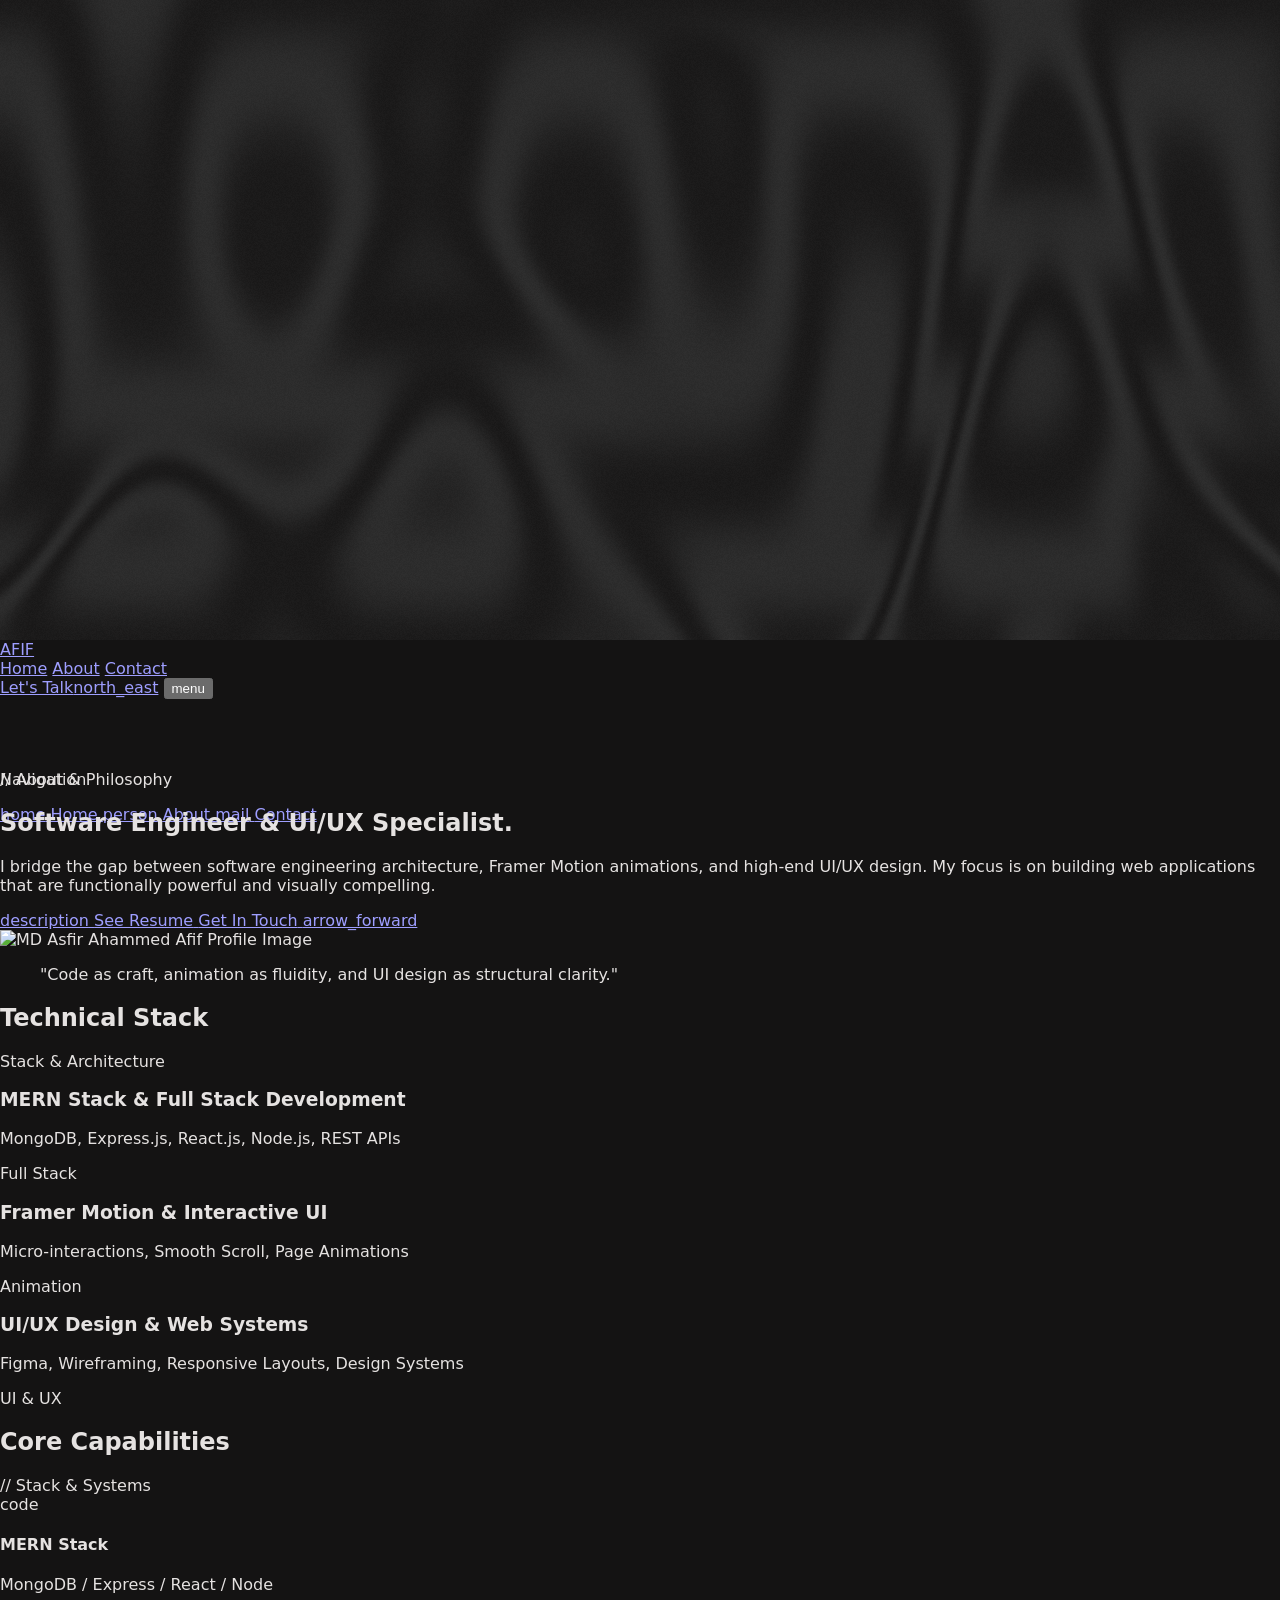
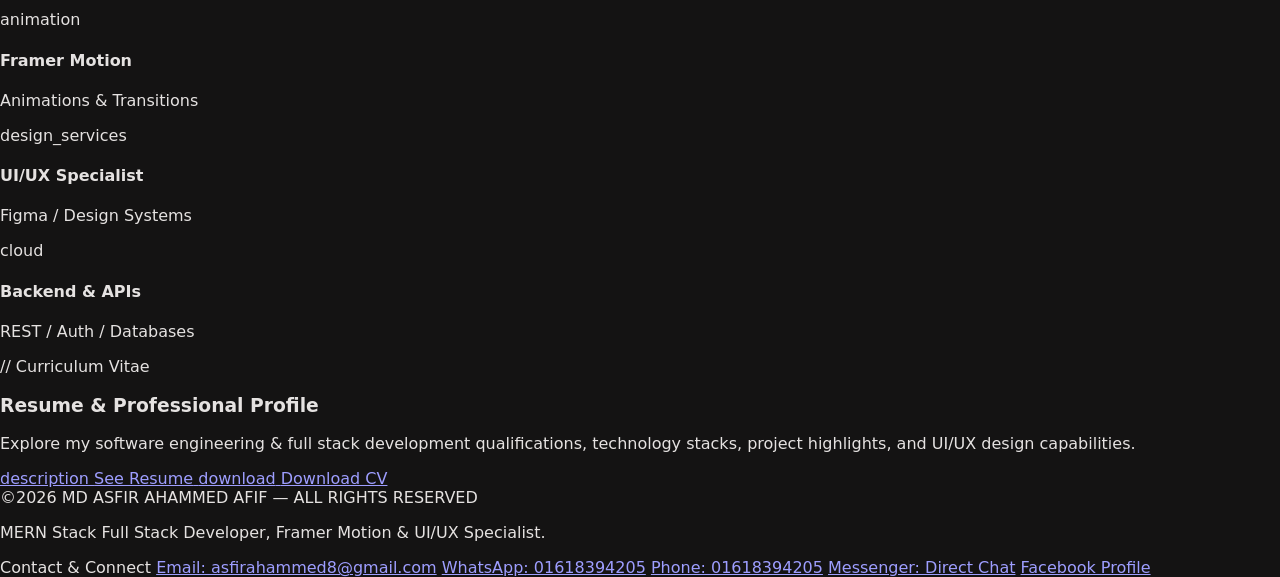
==== about.html @ 0332e34d "Add files via upload" ====
<!DOCTYPE html>
<html class="dark scroll-smooth" lang="en">

<head>
  <meta charset="utf-8">
  <meta content="width=device-width, initial-scale=1.0" name="viewport">
  <title>About &amp; Experience — MD Asfir Ahammed Afif</title>
  
  <!-- Primary Meta Tags -->
  <meta name="title" content="About & Experience — MD Asfir Ahammed Afif">
  <meta name="description"
    content="Learn about MD Asfir Ahammed Afif's engineering philosophy, experience timeline, technical capabilities, and software architecture stack across MERN, React, Node.js, and modern UI/UX design.">
  <meta name="keywords"
    content="About Asfir Ahammed, Full Stack Developer Bio, Software Engineer Qualifications, MERN Stack Developer Bangladesh, UI/UX Designer, Framer Motion specialist">
  <meta name="author" content="MD Asfir Ahammed Afif">
  <meta name="robots" content="index, follow">
  <meta name="theme-color" content="#141313">
  <meta name="color-scheme" content="dark">
  <link rel="canonical" href="https://mdasfirahammedafif.github.io/about.html">

  <!-- Favicons & App Icons -->
  <link rel="icon" type="image/svg+xml" href="assets/img/favicon.svg">
  <link rel="alternate icon" type="image/png" sizes="32x32" href="assets/img/favicon-32x32.png">
  <link rel="alternate icon" type="image/png" sizes="16x16" href="assets/img/favicon-16x16.png">
  <link rel="shortcut icon" href="favicon.ico">
  <link rel="apple-touch-icon" sizes="180x180" href="assets/img/apple-touch-icon.png">
  <link rel="manifest" href="site.webmanifest">

  <!-- Open Graph / Social Sharing -->
  <meta property="og:type" content="profile">
  <meta property="og:url" content="https://mdasfirahammedafif.github.io/about.html">
  <meta property="og:site_name" content="MD Asfir Ahammed Afif | Software Portfolio">
  <meta property="og:title" content="About &amp; Experience — MD Asfir Ahammed Afif">
  <meta property="og:description"
    content="Engineering background, technical qualifications, timeline, and philosophy of Full Stack Software Engineer MD Asfir Ahammed Afif.">
  <meta property="og:image" content="https://mdasfirahammedafif.github.io/assets/img/og-preview.png">
  <meta property="og:image:width" content="1200">
  <meta property="og:image:height" content="630">
  <meta property="og:locale" content="en_US">

  <!-- Twitter / X Cards -->
  <meta name="twitter:card" content="summary_large_image">
  <meta name="twitter:title" content="About &amp; Experience — MD Asfir Ahammed Afif">
  <meta name="twitter:description"
    content="Engineering background, technical qualifications, timeline, and philosophy of Full Stack Software Engineer MD Asfir Ahammed Afif.">
  <meta name="twitter:image" content="https://mdasfirahammedafif.github.io/assets/img/og-preview.png">

  <!-- Schema.org AboutPage -->
  <script type="application/ld+json">
  {
    "@context": "https://schema.org",
    "@type": "AboutPage",
    "name": "About MD Asfir Ahammed Afif",
    "description": "Background, technical skills, and engineering timeline of MD Asfir Ahammed Afif",
    "url": "https://mdasfirahammedafif.github.io/about.html",
    "mainEntity": {
      "@type": "Person",
      "name": "MD Asfir Ahammed Afif",
      "jobTitle": "Full Stack Software Engineer",
      "image": "https://mdasfirahammedafif.github.io/assets/img/asfirahammedafif.jpg",
      "email": "asfirahammed8@gmail.com",
      "telephone": "+8801618394205"
    }
  }
  </script>

  <!-- CRITICAL: Instant dark background before any CSS — prevents white flash -->
  <style>
    html {
      background-color: #141313;
      color: #e5e2e1;
    }

    body {
      background-color: transparent !important;
      background-image: none !important;
      color: #e5e2e1;
      margin: 0;
      padding: 0;
      min-height: 100vh;
      font-family: 'Inter', ui-sans-serif, system-ui, sans-serif;
    }

    /* Page Transition Animations for Main Content */
    main {
      opacity: 0;
      transform: translateY(16px) scale(0.985);
      transition: opacity 0.45s cubic-bezier(0.16, 1, 0.3, 1), transform 0.45s cubic-bezier(0.16, 1, 0.3, 1);
      will-change: opacity, transform;
    }

    main.page-loaded {
      opacity: 1;
      transform: translateY(0) scale(1);
    }

    main.page-exiting {
      opacity: 0;
      transform: translateY(-12px) scale(0.985);
      transition: opacity 0.28s cubic-bezier(0.7, 0, 0.84, 0), transform 0.28s cubic-bezier(0.7, 0, 0.84, 0);
    }

    /* Top Transition Progress Bar */
    #page-progress-bar {
      position: fixed;
      top: 0;
      left: 0;
      height: 2.5px;
      width: 0%;
      background: #ffffff;
      z-index: 10000;
      box-shadow: 0 0 12px rgba(255, 255, 255, 0.9);
      transition: width 0.3s cubic-bezier(0.16, 1, 0.3, 1);
      pointer-events: none;
    }

    /* Header: Completely transparent at top, frosted glass only when scrolled */
    .glass-header {
      background: transparent !important;
      backdrop-filter: blur(0px);
      -webkit-backdrop-filter: blur(0px);
      border-bottom: 1px solid transparent !important;
      transition: background 0.35s cubic-bezier(0.16, 1, 0.3, 1),
                  backdrop-filter 0.35s cubic-bezier(0.16, 1, 0.3, 1),
                  -webkit-backdrop-filter 0.35s cubic-bezier(0.16, 1, 0.3, 1),
                  border-color 0.35s cubic-bezier(0.16, 1, 0.3, 1),
                  box-shadow 0.35s cubic-bezier(0.16, 1, 0.3, 1);
    }

    .glass-header.is-scrolled {
      background: rgba(20, 19, 19, 0.3) !important;
      backdrop-filter: blur(16px) saturate(180%) !important;
      -webkit-backdrop-filter: blur(16px) saturate(180%) !important;
      border-bottom: 1px solid rgba(255, 255, 255, 0.08) !important;
      box-shadow: 0 4px 20px -2px rgba(0, 0, 0, 0.25);
    }

    /* ── Hero entrance animation base ── */
    .hero-anim {
      opacity: 0;
      transform: translateY(28px);
      filter: blur(4px);
    }

    .hero-anim.hero-in {
      opacity: 1;
      transform: translateY(0);
      filter: blur(0);
    }

    .hero-anim-1 {
      transition: opacity 0.7s cubic-bezier(.16, 1, .3, 1) 0.1s,
        transform 0.7s cubic-bezier(.16, 1, .3, 1) 0.1s,
        filter 0.7s cubic-bezier(.16, 1, .3, 1) 0.1s;
    }

    .hero-anim-2 {
      transition: opacity 0.9s cubic-bezier(.16, 1, .3, 1) 0.28s,
        transform 0.9s cubic-bezier(.16, 1, .3, 1) 0.28s,
        filter 0.9s cubic-bezier(.16, 1, .3, 1) 0.28s;
    }

    .hero-anim-3 {
      transition: opacity 0.75s cubic-bezier(.16, 1, .3, 1) 0.5s,
        transform 0.75s cubic-bezier(.16, 1, .3, 1) 0.5s,
        filter 0.75s cubic-bezier(.16, 1, .3, 1) 0.5s;
    }

    .hero-anim-4 {
      transition: opacity 0.75s cubic-bezier(.16, 1, .3, 1) 0.68s,
        transform 0.75s cubic-bezier(.16, 1, .3, 1) 0.68s,
        filter 0.75s cubic-bezier(.16, 1, .3, 1) 0.68s;
    }

    /* ── Top hero loader bar ── */
    #hero-loader-bar {
      position: fixed;
      top: 0;
      left: 0;
      height: 2px;
      width: 0%;
      background: #ffffff;
      z-index: 9999;
      transition: width 0.6s cubic-bezier(.16, 1, .3, 1), opacity 0.5s ease;
      box-shadow: 0 0 12px 2px rgba(255, 255, 255, 0.4);
    }
  </style>

  <!-- Hero loader bar element -->
  <div id="hero-loader-bar" style="position:fixed;top:0;left:0;height:2px;width:0%;background:#fff;z-index:9999;"></div>

  <!-- PRELOAD: Critical Latin Inter font (prevents FOUT, loads before CSS parses) -->
  <link rel="preload" href="assets/fonts/UcC73FwrK3iLTeHuS_nVMrMxCp50SjIa1ZL7.woff2" as="font" type="font/woff2"
    crossorigin="anonymous">
  <link rel="preload" href="assets/img/asfirahammedafif.jpg" as="image" fetchpriority="high">

  <!-- Local Assets: fonts first (small CSS), then icon font, then Tailwind engine -->
  <link href="assets/css/fonts-main.css" rel="stylesheet">
  <link href="assets/css/material-symbols.css" rel="stylesheet" media="print" onload="this.media='all'">
  <script src="assets/js/tailwind.cdn.js"></script>
  <script id="tailwind-config">try {
      tailwind.config = {
        darkMode: "class",
        theme: {
          extend: {
            "colors": {
              "tertiary": "#ffffff",
              "surface-container-lowest": "#0e0e0e",
              "inverse-on-surface": "#313030",
              "surface-subtle": "#171717",
              "on-secondary-fixed": "#1c1b1b",
              "error": "#ffb4ab",
              "tertiary-fixed": "#e2e2e2",
              "outline": "#8e9192",
              "outline-variant": "#444748",
              "surface-tint": "#c6c6c7",
              "surface": "#141313",
              "surface-container-low": "#1c1b1b",
              "inverse-primary": "#5d5f5f",
              "on-surface-variant": "#c4c7c8",
              "surface-container-highest": "#353434",
              "on-secondary-fixed-variant": "#474646",
              "text-muted": "#888888",
              "on-secondary": "#313030",
              "secondary-fixed": "#e5e2e1",
              "inverse-surface": "#e5e2e1",
              "primary-container": "#e2e2e2",
              "surface-container-high": "#2a2a2a",
              "on-error-container": "#ffdad6",
              "on-tertiary-container": "#636565",
              "secondary": "#c9c6c5",
              "accent-red": "#E11D48",
              "surface-bright": "#3a3939",
              "on-background": "#e5e2e1",
              "background": "#141313",
              "on-primary-container": "#636565",
              "on-error": "#690005",
              "on-primary-fixed-variant": "#454747",
              "surface-variant": "#353434",
              "on-tertiary-fixed-variant": "#454747",
              "secondary-fixed-dim": "#c9c6c5",
              "surface-dim": "#141313",
              "on-tertiary-fixed": "#1a1c1c",
              "on-primary-fixed": "#1a1c1c",
              "surface-container": "#201f1f",
              "error-container": "#93000a",
              "tertiary-fixed-dim": "#c6c6c7",
              "on-primary": "#2f3131",
              "border-low-contrast": "#262626",
              "primary": "#ffffff",
              "tertiary-container": "#e2e2e2",
              "on-surface": "#e5e2e1",
              "secondary-container": "#4a4949",
              "primary-fixed-dim": "#c6c6c7",
              "on-secondary-container": "#bab8b7",
              "primary-fixed": "#e2e2e2",
              "on-tertiary": "#2f3131"
            },
            "borderRadius": {
              "DEFAULT": "0.125rem",
              "lg": "0.25rem",
              "xl": "0.5rem",
              "full": "0.75rem"
            },
            "spacing": {
              "stack-md": "1.5rem",
              "stack-lg": "3rem",
              "container-max": "1440px",
              "section-gap": "10rem",
              "gutter": "2rem",
              "margin-mobile": "1.5rem",
              "stack-sm": "0.5rem"
            },
            "fontFamily": {
              "display-hero": ["Inter", "ui-sans-serif", "sans-serif"],
              "headline-md": ["Inter", "ui-sans-serif", "sans-serif"],
              "body-md": ["Inter", "ui-sans-serif", "sans-serif"],
              "label-mono": ["JetBrains Mono", "monospace"],
              "headline-lg": ["Inter", "ui-sans-serif", "sans-serif"],
              "body-lg": ["Inter", "ui-sans-serif", "sans-serif"],
              "display-hero-mobile": ["Inter", "ui-sans-serif", "sans-serif"]
            },
            "fontSize": {
              "display-hero": ["120px", { "lineHeight": "110px", "letterSpacing": "-0.04em", "fontWeight": "800" }],
              "headline-md": ["32px", { "lineHeight": "40px", "letterSpacing": "-0.01em", "fontWeight": "600" }],
              "body-md": ["16px", { "lineHeight": "24px", "fontWeight": "400" }],
              "label-mono": ["12px", { "lineHeight": "16px", "letterSpacing": "0.05em", "fontWeight": "500" }],
              "headline-lg": ["48px", { "lineHeight": "56px", "letterSpacing": "-0.02em", "fontWeight": "700" }],
              "body-lg": ["18px", { "lineHeight": "28px", "fontWeight": "400" }],
              "display-hero-mobile": ["48px", { "lineHeight": "52px", "letterSpacing": "-0.02em", "fontWeight": "800" }]
            }
          }
        }
      }
    } catch (_e) { }</script>
</head>

<body
  class="bg-background text-on-background font-body-md text-body-md antialiased min-h-screen flex flex-col relative overflow-x-hidden">
  <!-- Top Page Transition Progress Bar -->
  <div id="page-progress-bar"></div>
  <!-- Background Shader -->
  <div class="fixed inset-0 w-full h-full pointer-events-none -z-10" style="display:block;">
    <canvas id="bg-shader-about" style="display:block;width:100%;height:100%"></canvas>
    <script>
      (function () {
        var c = document.getElementById('bg-shader-about');
        function ss() { var w = c.clientWidth || 1280, h = c.clientHeight || 720; if (c.width !== w || c.height !== h) { c.width = w; c.height = h; } }
        if (typeof ResizeObserver !== 'undefined') { new ResizeObserver(ss).observe(c); } ss();
        var gl = c.getContext('webgl') || c.getContext('experimental-webgl'); if (!gl) return;
        var vs = 'attribute vec2 a_position;varying vec2 v_texCoord;void main(){v_texCoord=a_position*0.5+0.5;gl_Position=vec4(a_position,0.0,1.0);}';
        var fs = 'precision highp float;varying vec2 v_texCoord;uniform float u_time;uniform vec2 u_resolution;void main(){vec2 uv=v_texCoord;vec2 p=-1.0+2.0*uv;p.x*=u_resolution.x/u_resolution.y;float v=0.0;vec2 shift=vec2(100.0);for(int i=0;i<4;i++){v+=sin(p.x*2.0+u_time*0.2);p=p*1.5+shift;v+=cos(p.y*1.2+u_time*0.15+v);}float intensity=smoothstep(-0.5,1.5,sin(v*2.0)*0.5+0.5);vec3 cA=vec3(0.078,0.074,0.074);vec3 cB=vec3(0.18,0.18,0.18);vec3 col=mix(cA,cB,intensity);col+=fract(sin(dot(uv,vec2(12.9898,78.233)))*43758.5453)*0.02;gl_FragColor=vec4(col,1.0);}';
        function cs(t, s) { var sh = gl.createShader(t); gl.shaderSource(sh, s); gl.compileShader(sh); return sh; }
        var prog = gl.createProgram(); gl.attachShader(prog, cs(gl.VERTEX_SHADER, vs)); gl.attachShader(prog, cs(gl.FRAGMENT_SHADER, fs)); gl.linkProgram(prog); gl.useProgram(prog);
        var buf = gl.createBuffer(); gl.bindBuffer(gl.ARRAY_BUFFER, buf); gl.bufferData(gl.ARRAY_BUFFER, new Float32Array([-1, -1, 1, -1, -1, 1, 1, 1]), gl.STATIC_DRAW);
        var pos = gl.getAttribLocation(prog, 'a_position'); gl.enableVertexAttribArray(pos); gl.vertexAttribPointer(pos, 2, gl.FLOAT, false, 0, 0);
        var uT = gl.getUniformLocation(prog, 'u_time'), uR = gl.getUniformLocation(prog, 'u_resolution'), uM = gl.getUniformLocation(prog, 'u_mouse');
        var mouse = { x: c.width / 2, y: c.height / 2 };
        window.addEventListener('mousemove', function (e) { var r = c.getBoundingClientRect(); if (r.width && r.height) { mouse.x = ((e.clientX - r.left) / r.width) * c.width; mouse.y = (1 - (e.clientY - r.top) / r.height) * c.height; } });
        function render(t) { if (typeof ResizeObserver === 'undefined') ss(); gl.viewport(0, 0, c.width, c.height); if (uT) gl.uniform1f(uT, t * 0.001); if (uR) gl.uniform2f(uR, c.width, c.height); if (uM) gl.uniform2f(uM, mouse.x, mouse.y); gl.drawArrays(gl.TRIANGLE_STRIP, 0, 4); requestAnimationFrame(render); }
        render(0);
      })();
    </script>
  </div>

  <!-- Navigation -->
  <nav id="site-header" class="glass-header text-primary top-0 sticky z-50">
    <div class="flex justify-between items-center w-full px-gutter py-stack-sm max-w-container-max mx-auto">
      <div class="flex-1 flex justify-start"><a
          class="text-headline-md font-headline-md font-black tracking-tighter text-primary" href="index.html">AFIF</a>
      </div>
      <div
        class="hidden md:flex items-center justify-center gap-8 text-label-mono font-label-mono uppercase tracking-widest text-[11px]">
        <a class="text-text-muted hover:text-primary transition-all duration-300" href="index.html">Home</a>
        <a class="text-primary font-bold border-b-2 border-primary pb-1 transition-all duration-300"
          href="about.html">About</a>
        <a class="text-text-muted hover:text-primary transition-all duration-300" href="contact.html">Contact</a>
      </div>
      <div class="flex-1 flex justify-end items-center gap-4">
        <a class="hidden md:flex items-center gap-2 text-label-mono font-label-mono uppercase tracking-widest text-primary border border-primary px-4 py-2 hover:bg-primary hover:text-on-primary transition-all duration-300 text-[11px]"
          href="contact.html">Let's Talk<span class="material-symbols-outlined text-[16px]">north_east</span></a>
        <button onclick="toggleMobileNav()" class="md:hidden text-primary p-2 hover:opacity-70 transition-opacity"><span
            id="mobile-nav-icon" class="material-symbols-outlined text-[26px]">menu</span></button>
      </div>
    </div>
  </nav>

  <!-- Mobile Nav Drawer (Slide-Up) -->
  <nav id="mobile-nav-drawer"
    style="transform: translateY(100%); transition: transform 0.3s cubic-bezier(0.16,1,0.3,1);"
    class="md:hidden fixed bottom-0 left-0 right-0 z-50">
    <div
      class="bg-surface-subtle/95 backdrop-blur-xl border-t border-border-low-contrast rounded-t-3xl shadow-2xl px-6 pt-4 pb-10">
      <!-- Handle Bar -->
      <div class="w-12 h-1 bg-border-low-contrast rounded-full mx-auto mb-5"></div>
      <p class="text-label-mono font-label-mono text-text-muted uppercase tracking-widest text-[11px] mb-4 text-center">
        Navigation</p>
      <div class="grid grid-cols-3 gap-3">
        <a onclick="closeMobileNav()" href="index.html"
          class="flex items-center justify-center gap-2 px-3 py-3 border border-border-low-contrast bg-surface-container-lowest hover:border-primary hover:bg-primary hover:text-on-primary text-primary transition-all duration-200 rounded-xl">
          <span class="material-symbols-outlined text-[18px]">home</span>
          <span class="text-label-mono font-label-mono text-[11px] uppercase">Home</span>
        </a>
        <a onclick="closeMobileNav()" href="about.html"
          class="flex items-center justify-center gap-2 px-3 py-3 border border-primary bg-primary text-on-primary font-bold transition-all duration-200 rounded-xl">
          <span class="material-symbols-outlined text-[18px]">person</span>
          <span class="text-label-mono font-label-mono text-[11px] uppercase">About</span>
        </a>
        <a onclick="closeMobileNav()" href="contact.html"
          class="flex items-center justify-center gap-2 px-3 py-3 border border-border-low-contrast bg-surface-container-lowest hover:border-primary hover:bg-primary hover:text-on-primary text-primary transition-all duration-200 rounded-xl">
          <span class="material-symbols-outlined text-[18px]">mail</span>
          <span class="text-label-mono font-label-mono text-[11px] uppercase">Contact</span>
        </a>
      </div>
    </div>
  </nav>

  <!-- Mobile Nav Backdrop -->
  <div id="mobile-nav-backdrop" onclick="closeMobileNav()" style="display:none; pointer-events:auto;"
    class="fixed inset-0 bg-black/50 backdrop-blur-sm z-40" aria-hidden="true"></div>

  <!-- Main Content -->
  <main class="max-w-container-max mx-auto px-margin-mobile md:px-gutter pt-16 md:pt-24 pb-section-gap">
    <!-- Hero Section: Split Layout -->
    <section class="grid grid-cols-1 md:grid-cols-12 gap-gutter mb-20 items-center">
      <div class="col-span-1 md:col-span-7 flex flex-col gap-stack-md">
        <span class="hero-anim hero-anim-1 text-label-mono font-label-mono text-text-muted uppercase tracking-widest">//
          About &amp; Philosophy</span>
        <h1
          class="hero-anim hero-anim-2 text-display-hero-mobile font-display-hero-mobile md:text-headline-lg md:font-headline-lg text-primary text-balance uppercase">
          Software Engineer &amp; UI/UX Specialist.
        </h1>
        <p class="hero-anim hero-anim-3 text-body-lg font-body-lg text-on-surface-variant max-w-xl">
          I bridge the gap between software engineering architecture, Framer Motion animations, and high-end UI/UX
          design. My focus is on building web applications that are functionally powerful and visually compelling.
        </p>
        <div class="hero-anim hero-anim-4 pt-stack-md flex gap-4 flex-wrap items-center">
          <a class="bg-primary text-on-primary px-8 py-4 text-label-mono font-label-mono uppercase hover:bg-surface-subtle hover:text-primary border border-primary transition-all flex items-center gap-2.5 group w-fit shadow-lg font-bold"
            href="assets/MD_Asfir_Ahammed_Afif_Resume.pdf" target="_blank" rel="noopener noreferrer">
            <span class="material-symbols-outlined text-[18px]">description</span>
            <span>See Resume</span>
          </a>
          <a class="border border-border-low-contrast hover:border-primary text-primary px-8 py-4 text-label-mono font-label-mono uppercase hover:bg-primary hover:text-on-primary transition-all flex items-center gap-2 group w-fit"
            href="contact.html">
            <span>Get In Touch</span>
            <span
              class="material-symbols-outlined text-[16px] group-hover:translate-x-1 transition-transform">arrow_forward</span>
          </a>
        </div>
      </div>
      <div class="hero-anim hero-anim-4 col-span-1 md:col-span-5 relative mt-stack-lg md:mt-0">
        <div class="aspect-square relative overflow-hidden rounded-xl border border-border-low-contrast shadow-2xl">
          <img alt="MD Asfir Ahammed Afif Profile Image"
            class="w-full h-full object-cover filter contrast-110 brightness-95 hover:scale-105 transition-all duration-700"
            src="assets/img/asfirahammedafif.jpg">
        </div>
      </div>
    </section>

    <!-- Philosophy Quote -->
    <section class="mb-20 py-16 border-y border-border-low-contrast text-center px-4">
      <blockquote
        class="text-headline-md font-headline-md md:text-headline-lg md:font-headline-lg text-primary max-w-4xl mx-auto italic">
        "Code as craft, animation as fluidity, and UI design as structural clarity."
      </blockquote>
    </section>

    <!-- Technical Skills & Specializations -->
    <section class="mb-20 grid grid-cols-1 md:grid-cols-12 gap-gutter">
      <div class="col-span-1 md:col-span-4">
        <h2 class="text-headline-md font-headline-md text-primary mb-stack-sm">Technical Stack</h2>
        <span class="text-label-mono font-label-mono text-text-muted uppercase tracking-widest">Stack &amp;
          Architecture</span>
      </div>
      <div class="col-span-1 md:col-span-8 flex flex-col">
        <!-- Skill Item 1 -->
        <div
          class="group py-stack-md border-t border-border-low-contrast hover:bg-surface-subtle/30 hover:backdrop-blur-sm transition-colors px-4 -mx-4 flex flex-col md:flex-row justify-between md:items-center gap-4">
          <div>
            <h3 class="text-body-lg font-body-lg text-primary group-hover:translate-x-2 transition-transform">MERN Stack
              &amp; Full Stack Development</h3>
            <p class="text-body-md font-body-md text-text-muted mt-1">MongoDB, Express.js, React.js, Node.js, REST APIs
            </p>
          </div>
          <div class="text-label-mono font-label-mono text-text-muted shrink-0 text-left md:text-right uppercase">
            Full Stack
          </div>
        </div>
        <!-- Skill Item 2 -->
        <div
          class="group py-stack-md border-t border-border-low-contrast hover:bg-surface-subtle/30 hover:backdrop-blur-sm transition-colors px-4 -mx-4 flex flex-col md:flex-row justify-between md:items-center gap-4">
          <div>
            <h3 class="text-body-lg font-body-lg text-primary group-hover:translate-x-2 transition-transform">Framer
              Motion &amp; Interactive UI</h3>
            <p class="text-body-md font-body-md text-text-muted mt-1">Micro-interactions, Smooth Scroll, Page Animations
            </p>
          </div>
          <div class="text-label-mono font-label-mono text-text-muted shrink-0 text-left md:text-right uppercase">
            Animation
          </div>
        </div>
        <!-- Skill Item 3 -->
        <div
          class="group py-stack-md border-y border-border-low-contrast hover:bg-surface-subtle/30 hover:backdrop-blur-sm transition-colors px-4 -mx-4 flex flex-col md:flex-row justify-between md:items-center gap-4">
          <div>
            <h3 class="text-body-lg font-body-lg text-primary group-hover:translate-x-2 transition-transform">UI/UX
              Design &amp; Web Systems</h3>
            <p class="text-body-md font-body-md text-text-muted mt-1">Figma, Wireframing, Responsive Layouts, Design
              Systems</p>
          </div>
          <div class="text-label-mono font-label-mono text-text-muted shrink-0 text-left md:text-right uppercase">
            UI &amp; UX
          </div>
        </div>
      </div>
    </section>

    <!-- Core Capabilities Grid -->
    <section class="mb-20">
      <div class="mb-stack-lg flex flex-col md:flex-row md:items-end justify-between gap-4">
        <h2 class="text-headline-md font-headline-md text-primary">Core Capabilities</h2>
        <span class="text-label-mono font-label-mono text-text-muted uppercase tracking-widest">// Stack &amp;
          Systems</span>
      </div>
      <div class="grid grid-cols-1 sm:grid-cols-2 md:grid-cols-4 gap-4">
        <div
          class="bg-surface-subtle/30 backdrop-blur-md p-5 sm:p-stack-md border border-border-low-contrast hover:border-primary transition-all duration-300 flex flex-col gap-3 sm:gap-4 aspect-auto sm:aspect-square justify-between rounded-xl sm:rounded-none">
          <span class="material-symbols-outlined text-primary text-[28px] sm:text-[32px]">code</span>
          <div>
            <h4 class="text-body-lg font-body-lg text-primary mb-1">MERN Stack</h4>
            <p class="text-label-mono font-label-mono text-text-muted text-[11px] sm:text-xs uppercase">MongoDB /
              Express / React / Node</p>
          </div>
        </div>
        <div
          class="bg-surface-subtle/30 backdrop-blur-md p-5 sm:p-stack-md border border-border-low-contrast hover:border-primary transition-all duration-300 flex flex-col gap-3 sm:gap-4 aspect-auto sm:aspect-square justify-between rounded-xl sm:rounded-none">
          <span class="material-symbols-outlined text-primary text-[28px] sm:text-[32px]">animation</span>
          <div>
            <h4 class="text-body-lg font-body-lg text-primary mb-1">Framer Motion</h4>
            <p class="text-label-mono font-label-mono text-text-muted text-[11px] sm:text-xs uppercase">Animations &amp;
              Transitions</p>
          </div>
        </div>
        <div
          class="bg-surface-subtle/30 backdrop-blur-md p-5 sm:p-stack-md border border-border-low-contrast hover:border-primary transition-all duration-300 flex flex-col gap-3 sm:gap-4 aspect-auto sm:aspect-square justify-between rounded-xl sm:rounded-none">
          <span class="material-symbols-outlined text-primary text-[28px] sm:text-[32px]">design_services</span>
          <div>
            <h4 class="text-body-lg font-body-lg text-primary mb-1">UI/UX Specialist</h4>
            <p class="text-label-mono font-label-mono text-text-muted text-[11px] sm:text-xs uppercase">Figma / Design
              Systems</p>
          </div>
        </div>
        <div
          class="bg-surface-subtle/30 backdrop-blur-md p-5 sm:p-stack-md border border-border-low-contrast hover:border-primary transition-all duration-300 flex flex-col gap-3 sm:gap-4 aspect-auto sm:aspect-square justify-between rounded-xl sm:rounded-none">
          <span class="material-symbols-outlined text-primary text-[28px] sm:text-[32px]">cloud</span>
          <div>
            <h4 class="text-body-lg font-body-lg text-primary mb-1">Backend &amp; APIs</h4>
            <p class="text-label-mono font-label-mono text-text-muted text-[11px] sm:text-xs uppercase">REST / Auth /
              Databases</p>
          </div>
        </div>
      </div>
    </section>

    <!-- Curriculum Vitae / Resume Section -->
    <section class="mb-20">
      <div
        class="grid grid-cols-1 md:grid-cols-12 gap-gutter items-center bg-surface-subtle/40 p-gutter border border-border-low-contrast rounded-xl shadow-xl">
        <div class="md:col-span-8">
          <span class="text-label-mono font-label-mono text-text-muted uppercase tracking-widest block mb-2">// Curriculum Vitae</span>
          <h3 class="text-headline-md font-headline-md text-primary mb-2">Resume &amp; Professional Profile</h3>
          <p class="text-body-md font-body-md text-text-muted max-w-xl">
            Explore my software engineering & full stack development qualifications, technology stacks, project
            highlights, and UI/UX design capabilities.
          </p>
        </div>
        <div class="md:col-span-4 flex flex-col sm:flex-row md:flex-col lg:flex-row justify-start md:justify-end gap-3 mt-4 md:mt-0">
          <a class="bg-primary text-on-primary font-label-mono text-label-mono uppercase px-6 py-4 border border-primary hover:bg-surface-subtle hover:text-primary transition-all duration-300 inline-flex items-center justify-center gap-2.5 group rounded-sm font-bold text-xs tracking-wider shadow-lg"
            href="assets/MD_Asfir_Ahammed_Afif_Resume.pdf" target="_blank" rel="noopener noreferrer">
            <span class="material-symbols-outlined text-[18px]">description</span>
            <span>See Resume</span>
          </a>
          <a class="border border-border-low-contrast hover:border-primary text-primary font-label-mono text-label-mono uppercase px-6 py-4 hover:bg-primary hover:text-on-primary transition-all duration-300 inline-flex items-center justify-center gap-2 group rounded-sm text-xs tracking-wider"
            href="assets/MD_Asfir_Ahammed_Afif_Resume.pdf" download="MD_Asfir_Ahammed_Afif_Resume.pdf">
            <span class="material-symbols-outlined text-[18px]">download</span>
            <span>Download CV</span>
          </a>
        </div>
      </div>
    </section>
  </main>

  <!-- Footer -->
  <footer
    class="bg-surface-subtle/50 backdrop-blur-sm border-t border-border-low-contrast w-full px-gutter py-12 max-w-container-max mx-auto grid grid-cols-1 md:grid-cols-12 gap-gutter text-body-md font-body-md relative overflow-hidden">
    <div class="col-span-1 md:col-span-6 flex flex-col justify-between relative z-10">
      <div class="text-primary font-bold">
        ©2026 MD ASFIR AHAMMED AFIF — ALL RIGHTS RESERVED
      </div>
      <p class="text-text-muted mt-2 max-w-sm">
        MERN Stack Full Stack Developer, Framer Motion &amp; UI/UX Specialist.
      </p>
    </div>
    <div class="col-span-1 md:col-span-6 flex justify-start md:justify-end gap-stack-lg relative z-10 mt-4 md:mt-0">
      <div class="flex flex-col gap-1">
        <span class="text-label-mono font-label-mono text-text-muted uppercase tracking-widest mb-2">Contact &amp;
          Connect</span>
        <a class="text-text-muted hover:text-primary transition-colors duration-300"
          href="mailto:asfirahammed8@gmail.com">Email: asfirahammed8@gmail.com</a>
        <a class="text-text-muted hover:text-primary transition-colors duration-300" href="https://wa.me/8801618394205"
          target="_blank" rel="noopener noreferrer">WhatsApp: 01618394205</a>
        <a class="text-text-muted hover:text-primary transition-colors duration-300" href="tel:01618394205">Phone:
          01618394205</a>
        <a class="text-text-muted hover:text-primary transition-colors duration-300"
          href="https://www.facebook.com/messages/e2ee/t/9256187751153336" target="_blank" rel="noopener noreferrer">Messenger: Direct Chat</a>
        <a class="text-text-muted hover:text-primary transition-colors duration-300"
          href="https://www.facebook.com/alamgir.hossion.10297" target="_blank" rel="noopener noreferrer">Facebook Profile</a>
      </div>
    </div>
  </footer>

  <script>
    function toggleMobileNav() {
      var drawer = document.getElementById('mobile-nav-drawer');
      var backdrop = document.getElementById('mobile-nav-backdrop');
      var icon = document.getElementById('mobile-nav-icon');
      if (!drawer) return;
      var isOpen = drawer.getAttribute('data-open') === 'true';
      if (isOpen) {
        closeMobileNav();
      } else {
        drawer.style.transform = 'translateY(0%)';
        drawer.setAttribute('data-open', 'true');
        if (backdrop) { backdrop.style.display = 'block'; }
        if (icon) icon.textContent = 'close';
      }
    }
    function closeMobileNav() {
      var drawer = document.getElementById('mobile-nav-drawer');
      var backdrop = document.getElementById('mobile-nav-backdrop');
      var icon = document.getElementById('mobile-nav-icon');
      if (drawer) {
        drawer.style.transform = 'translateY(100%)';
        drawer.setAttribute('data-open', 'false');
      }
      if (backdrop) backdrop.style.display = 'none';
      if (icon) icon.textContent = 'menu';
    }

    // ── Hero loader bar + entrance animation ──
    (function () {
      var bar = document.getElementById('hero-loader-bar');
      var heroEls = document.querySelectorAll('.hero-anim');
      if (bar) requestAnimationFrame(function () { bar.style.width = '80%'; });
      window.addEventListener('load', function () {
        if (bar) {
          bar.style.width = '100%';
          setTimeout(function () { bar.style.opacity = '0'; }, 400);
          setTimeout(function () { bar.style.display = 'none'; }, 900);
        }
        setTimeout(function () {
          heroEls.forEach(function (el) { el.classList.add('hero-in'); });
        }, 80);
      });
    })();

    // ── Dynamic Glass Header on Scroll (Transparent at top, glass when scrolled) ──
    (function () {
      var header = document.getElementById('site-header');
      if (!header) return;
      function checkHeaderScroll() {
        if (window.scrollY > 20) {
          header.classList.add('is-scrolled');
        } else {
          header.classList.remove('is-scrolled');
        }
      }
      window.addEventListener('scroll', checkHeaderScroll, { passive: true });
      checkHeaderScroll();
    })();

    // ── Smooth Page-to-Page Transition Handler ──────────────────────
    requestAnimationFrame(function () {
      var mainEl = document.querySelector('main');
      if (mainEl) mainEl.classList.add('page-loaded');
    });

    (function () {
      var navLinks = document.querySelectorAll('a[href$=".html"]');
      var progressBar = document.getElementById('page-progress-bar');
      navLinks.forEach(function (link) {
        link.addEventListener('click', function (e) {
          var targetUrl = this.getAttribute('href');
          if (targetUrl && !targetUrl.startsWith('#') && !targetUrl.startsWith('http') && !this.getAttribute('target')) {
            e.preventDefault();
            var mainEl = document.querySelector('main');
            if (mainEl) {
              mainEl.classList.remove('page-loaded');
              mainEl.classList.add('page-exiting');
            }
            if (progressBar) {
              progressBar.style.width = '100%';
            }
            setTimeout(function () {
              window.location.href = targetUrl;
            }, 280);
          }
        });
      });
    })();
  </script>
</body>

</html>
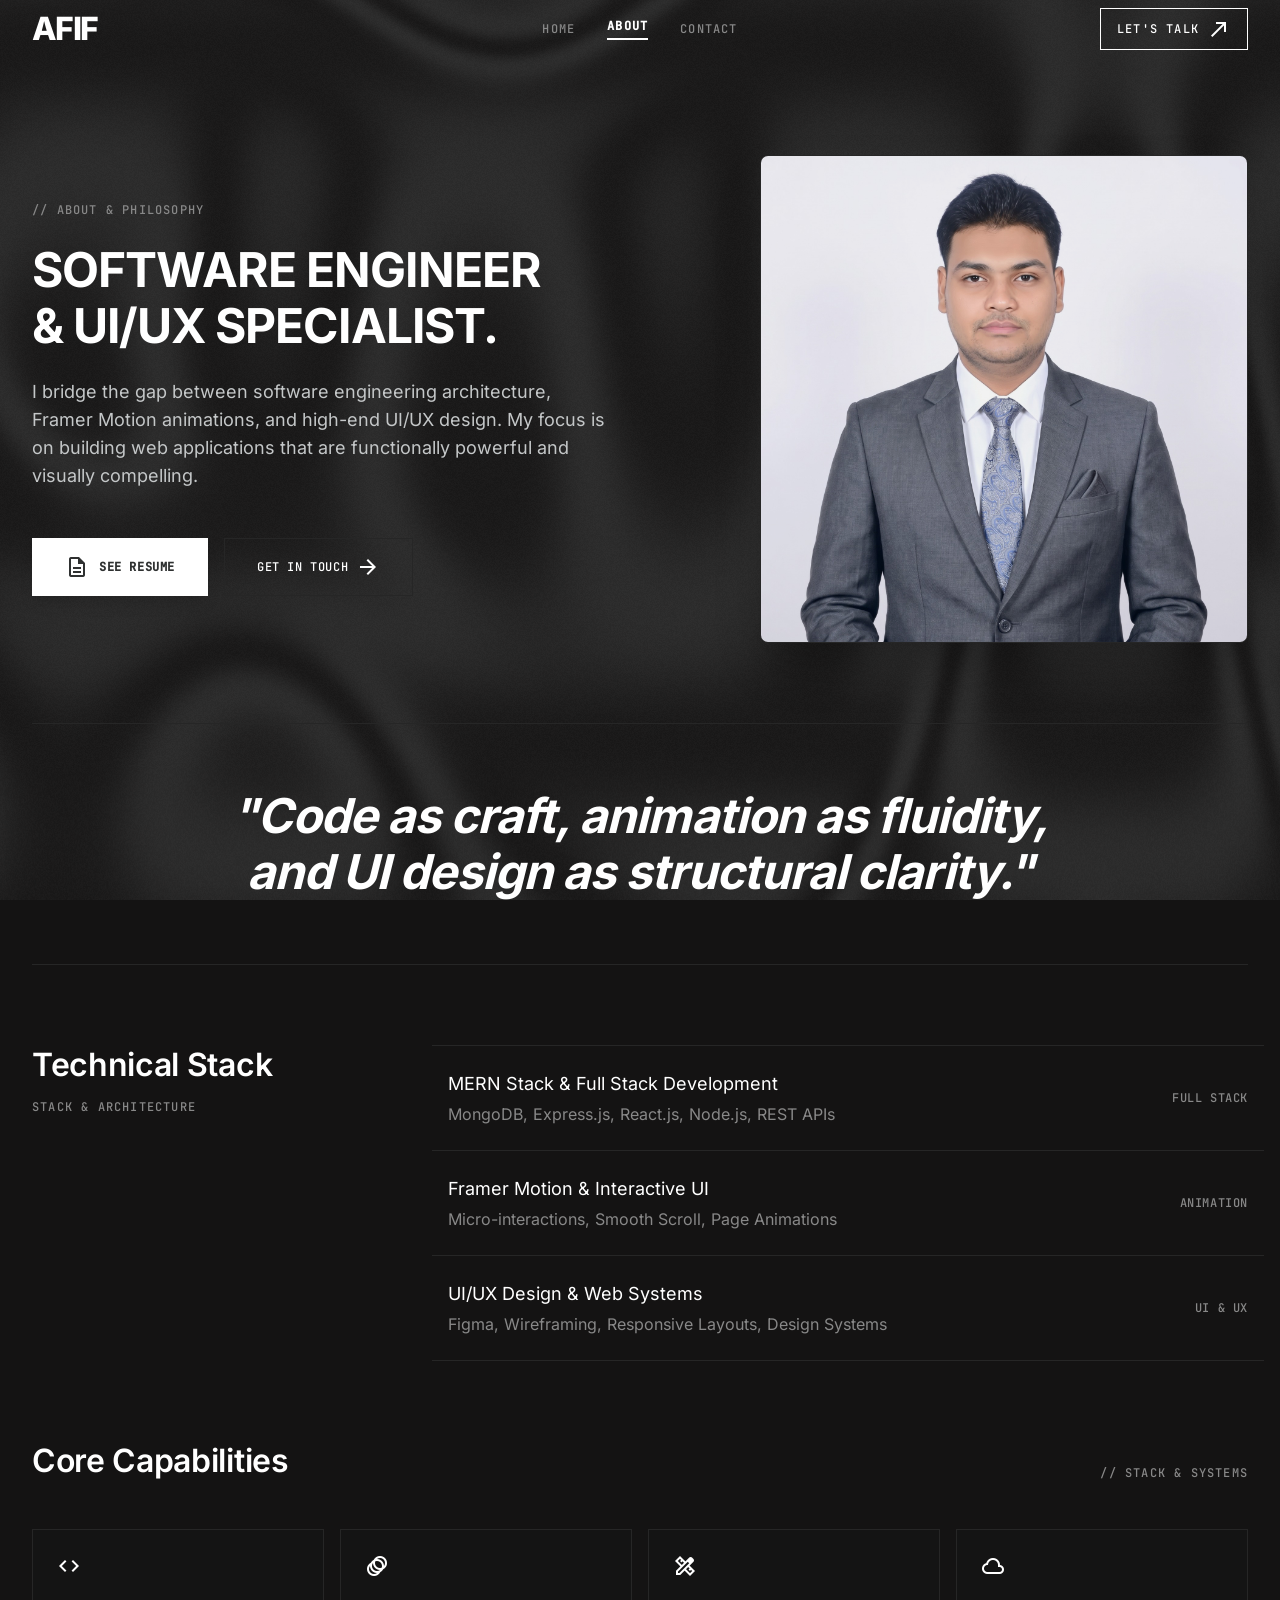
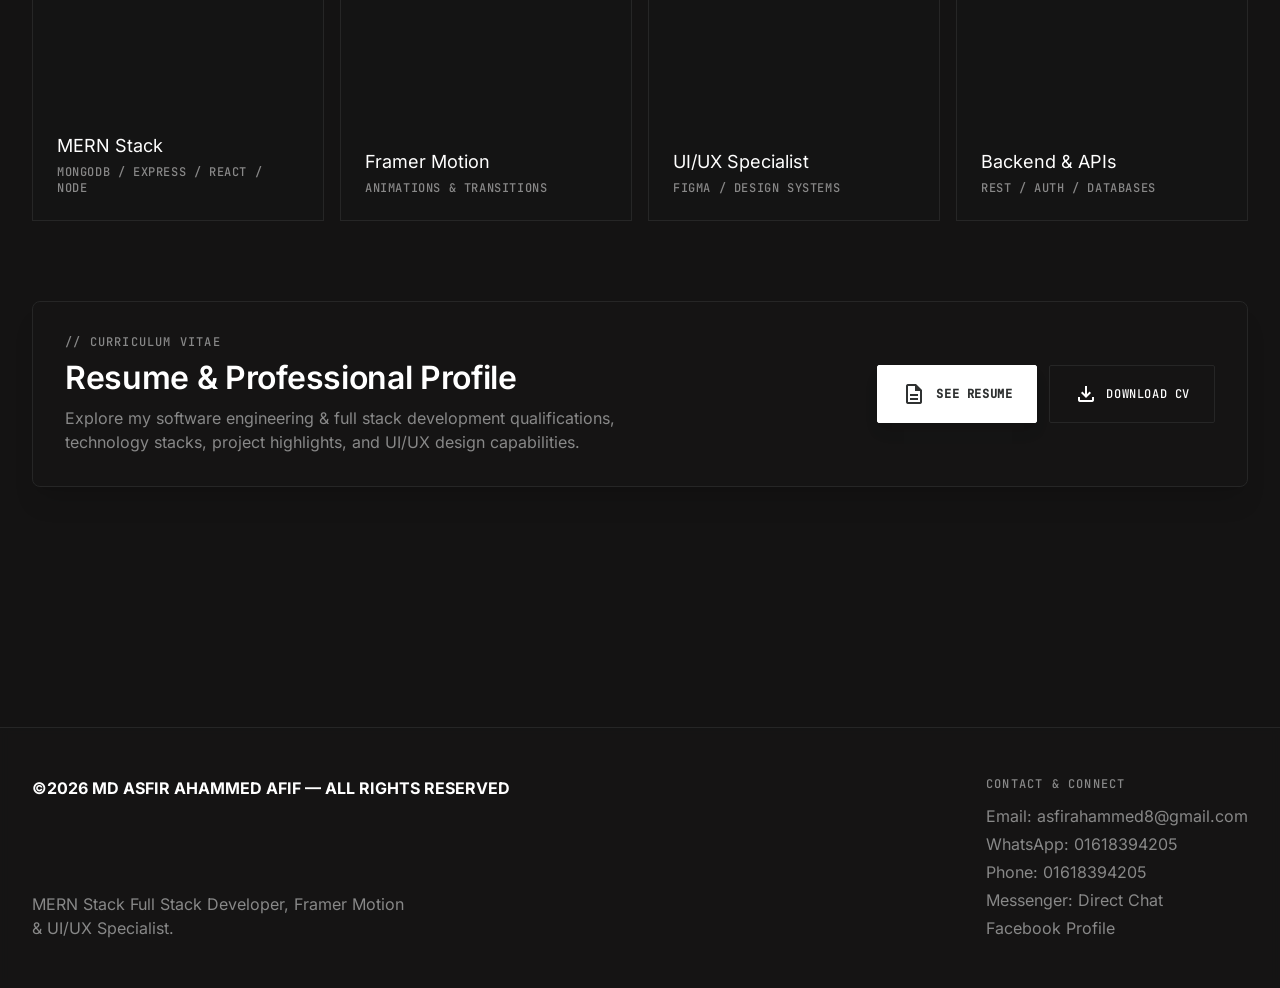
==== commit d290b767: "Add files via upload" ====
--- a/about.html
+++ b/about.html
@@ -83,21 +83,22 @@
 
     /* Page Transition Animations for Main Content */
     main {
-      opacity: 0;
-      transform: translateY(16px) scale(0.985);
-      transition: opacity 0.45s cubic-bezier(0.16, 1, 0.3, 1), transform 0.45s cubic-bezier(0.16, 1, 0.3, 1);
+      opacity: 1;
+      transform: none;
+      transition: opacity 0.3s cubic-bezier(0.16, 1, 0.3, 1), transform 0.3s cubic-bezier(0.16, 1, 0.3, 1);
       will-change: opacity, transform;
     }
 
     main.page-loaded {
       opacity: 1;
-      transform: translateY(0) scale(1);
+      transform: none;
     }
 
     main.page-exiting {
-      opacity: 0;
-      transform: translateY(-12px) scale(0.985);
-      transition: opacity 0.28s cubic-bezier(0.7, 0, 0.84, 0), transform 0.28s cubic-bezier(0.7, 0, 0.84, 0);
+      opacity: 0 !important;
+      transform: translateY(-8px) scale(0.99) !important;
+      transition: opacity 0.22s cubic-bezier(0.7, 0, 0.84, 0), transform 0.22s cubic-bezier(0.7, 0, 0.84, 0) !important;
+      pointer-events: none;
     }
 
     /* Top Transition Progress Bar */
@@ -611,17 +612,26 @@
     (function () {
       var bar = document.getElementById('hero-loader-bar');
       var heroEls = document.querySelectorAll('.hero-anim');
-      if (bar) requestAnimationFrame(function () { bar.style.width = '80%'; });
-      window.addEventListener('load', function () {
+
+      function revealHero() {
         if (bar) {
           bar.style.width = '100%';
-          setTimeout(function () { bar.style.opacity = '0'; }, 400);
-          setTimeout(function () { bar.style.display = 'none'; }, 900);
+          setTimeout(function () { bar.style.opacity = '0'; }, 300);
+          setTimeout(function () { bar.style.display = 'none'; }, 600);
         }
-        setTimeout(function () {
-          heroEls.forEach(function (el) { el.classList.add('hero-in'); });
-        }, 80);
-      });
+        heroEls.forEach(function (el) { el.classList.add('hero-in'); });
+      }
+
+      if (bar) requestAnimationFrame(function () { bar.style.width = '80%'; });
+
+      if (document.readyState === 'complete' || document.readyState === 'interactive') {
+        setTimeout(revealHero, 50);
+      } else {
+        window.addEventListener('load', revealHero);
+      }
+
+      window.addEventListener('pageshow', revealHero);
+      setTimeout(revealHero, 400);
     })();
 
     // ── Dynamic Glass Header on Scroll (Transparent at top, glass when scrolled) ──
@@ -639,10 +649,30 @@
       checkHeaderScroll();
     })();
 
-    // ── Smooth Page-to-Page Transition Handler ──────────────────────
-    requestAnimationFrame(function () {
+    // ── Smooth Page-to-Page Transition & BFCache Restore Handler ────
+    function restorePageState() {
       var mainEl = document.querySelector('main');
-      if (mainEl) mainEl.classList.add('page-loaded');
+      var progressBar = document.getElementById('page-progress-bar');
+      if (mainEl) {
+        mainEl.classList.remove('page-exiting');
+        mainEl.classList.add('page-loaded');
+      }
+      if (progressBar) {
+        progressBar.style.width = '0%';
+      }
+      var heroEls = document.querySelectorAll('.hero-anim');
+      heroEls.forEach(function (el) {
+        el.classList.add('hero-in');
+      });
+    }
+
+    restorePageState();
+    window.addEventListener('pageshow', restorePageState);
+    window.addEventListener('popstate', restorePageState);
+    document.addEventListener('visibilitychange', function () {
+      if (document.visibilityState === 'visible') {
+        restorePageState();
+      }
     });
 
     (function () {
@@ -651,11 +681,10 @@
       navLinks.forEach(function (link) {
         link.addEventListener('click', function (e) {
           var targetUrl = this.getAttribute('href');
-          if (targetUrl && !targetUrl.startsWith('#') && !targetUrl.startsWith('http') && !this.getAttribute('target')) {
+          if (targetUrl && !targetUrl.startsWith('#') && !targetUrl.startsWith('http') && !this.getAttribute('target') && !e.ctrlKey && !e.metaKey && !e.shiftKey) {
             e.preventDefault();
             var mainEl = document.querySelector('main');
             if (mainEl) {
-              mainEl.classList.remove('page-loaded');
               mainEl.classList.add('page-exiting');
             }
             if (progressBar) {
@@ -663,7 +692,10 @@
             }
             setTimeout(function () {
               window.location.href = targetUrl;
-            }, 280);
+            }, 220);
+            setTimeout(function () {
+              restorePageState();
+            }, 1200);
           }
         });
       });
--- a/assets/css/fonts-main.css
+++ b/assets/css/fonts-main.css
@@ -0,0 +1,307 @@
+/* cyrillic-ext */
+@font-face {
+  font-family: 'Inter';
+  font-style: normal;
+  font-weight: 400;
+  font-display: block;
+  src: url(../fonts/UcC73FwrK3iLTeHuS_nVMrMxCp50SjIa2JL7SUc.woff2) format('woff2');
+  unicode-range: U+0460-052F, U+1C80-1C8A, U+20B4, U+2DE0-2DFF, U+A640-A69F, U+FE2E-FE2F;
+}
+/* cyrillic */
+@font-face {
+  font-family: 'Inter';
+  font-style: normal;
+  font-weight: 400;
+  font-display: block;
+  src: url(../fonts/UcC73FwrK3iLTeHuS_nVMrMxCp50SjIa0ZL7SUc.woff2) format('woff2');
+  unicode-range: U+0301, U+0400-045F, U+0490-0491, U+04B0-04B1, U+2116;
+}
+/* greek-ext */
+@font-face {
+  font-family: 'Inter';
+  font-style: normal;
+  font-weight: 400;
+  font-display: block;
+  src: url(../fonts/UcC73FwrK3iLTeHuS_nVMrMxCp50SjIa2ZL7SUc.woff2) format('woff2');
+  unicode-range: U+1F00-1FFF;
+}
+/* greek */
+@font-face {
+  font-family: 'Inter';
+  font-style: normal;
+  font-weight: 400;
+  font-display: block;
+  src: url(../fonts/UcC73FwrK3iLTeHuS_nVMrMxCp50SjIa1pL7SUc.woff2) format('woff2');
+  unicode-range: U+0370-0377, U+037A-037F, U+0384-038A, U+038C, U+038E-03A1, U+03A3-03FF;
+}
+/* vietnamese */
+@font-face {
+  font-family: 'Inter';
+  font-style: normal;
+  font-weight: 400;
+  font-display: block;
+  src: url(../fonts/UcC73FwrK3iLTeHuS_nVMrMxCp50SjIa2pL7SUc.woff2) format('woff2');
+  unicode-range: U+0102-0103, U+0110-0111, U+0128-0129, U+0168-0169, U+01A0-01A1, U+01AF-01B0, U+0300-0301, U+0303-0304, U+0308-0309, U+0323, U+0329, U+1EA0-1EF9, U+20AB;
+}
+/* latin-ext */
+@font-face {
+  font-family: 'Inter';
+  font-style: normal;
+  font-weight: 400;
+  font-display: block;
+  src: url(../fonts/UcC73FwrK3iLTeHuS_nVMrMxCp50SjIa25L7SUc.woff2) format('woff2');
+  unicode-range: U+0100-02BA, U+02BD-02C5, U+02C7-02CC, U+02CE-02D7, U+02DD-02FF, U+0304, U+0308, U+0329, U+1D00-1DBF, U+1E00-1E9F, U+1EF2-1EFF, U+2020, U+20A0-20AB, U+20AD-20C0, U+2113, U+2C60-2C7F, U+A720-A7FF;
+}
+/* latin */
+@font-face {
+  font-family: 'Inter';
+  font-style: normal;
+  font-weight: 400;
+  font-display: block;
+  src: url(../fonts/UcC73FwrK3iLTeHuS_nVMrMxCp50SjIa1ZL7.woff2) format('woff2');
+  unicode-range: U+0000-00FF, U+0131, U+0152-0153, U+02BB-02BC, U+02C6, U+02DA, U+02DC, U+0304, U+0308, U+0329, U+2000-206F, U+20AC, U+2122, U+2191, U+2193, U+2212, U+2215, U+FEFF, U+FFFD;
+}
+/* cyrillic-ext */
+@font-face {
+  font-family: 'Inter';
+  font-style: normal;
+  font-weight: 600;
+  font-display: block;
+  src: url(../fonts/UcC73FwrK3iLTeHuS_nVMrMxCp50SjIa2JL7SUc.woff2) format('woff2');
+  unicode-range: U+0460-052F, U+1C80-1C8A, U+20B4, U+2DE0-2DFF, U+A640-A69F, U+FE2E-FE2F;
+}
+/* cyrillic */
+@font-face {
+  font-family: 'Inter';
+  font-style: normal;
+  font-weight: 600;
+  font-display: block;
+  src: url(../fonts/UcC73FwrK3iLTeHuS_nVMrMxCp50SjIa0ZL7SUc.woff2) format('woff2');
+  unicode-range: U+0301, U+0400-045F, U+0490-0491, U+04B0-04B1, U+2116;
+}
+/* greek-ext */
+@font-face {
+  font-family: 'Inter';
+  font-style: normal;
+  font-weight: 600;
+  font-display: block;
+  src: url(../fonts/UcC73FwrK3iLTeHuS_nVMrMxCp50SjIa2ZL7SUc.woff2) format('woff2');
+  unicode-range: U+1F00-1FFF;
+}
+/* greek */
+@font-face {
+  font-family: 'Inter';
+  font-style: normal;
+  font-weight: 600;
+  font-display: block;
+  src: url(../fonts/UcC73FwrK3iLTeHuS_nVMrMxCp50SjIa1pL7SUc.woff2) format('woff2');
+  unicode-range: U+0370-0377, U+037A-037F, U+0384-038A, U+038C, U+038E-03A1, U+03A3-03FF;
+}
+/* vietnamese */
+@font-face {
+  font-family: 'Inter';
+  font-style: normal;
+  font-weight: 600;
+  font-display: block;
+  src: url(../fonts/UcC73FwrK3iLTeHuS_nVMrMxCp50SjIa2pL7SUc.woff2) format('woff2');
+  unicode-range: U+0102-0103, U+0110-0111, U+0128-0129, U+0168-0169, U+01A0-01A1, U+01AF-01B0, U+0300-0301, U+0303-0304, U+0308-0309, U+0323, U+0329, U+1EA0-1EF9, U+20AB;
+}
+/* latin-ext */
+@font-face {
+  font-family: 'Inter';
+  font-style: normal;
+  font-weight: 600;
+  font-display: block;
+  src: url(../fonts/UcC73FwrK3iLTeHuS_nVMrMxCp50SjIa25L7SUc.woff2) format('woff2');
+  unicode-range: U+0100-02BA, U+02BD-02C5, U+02C7-02CC, U+02CE-02D7, U+02DD-02FF, U+0304, U+0308, U+0329, U+1D00-1DBF, U+1E00-1E9F, U+1EF2-1EFF, U+2020, U+20A0-20AB, U+20AD-20C0, U+2113, U+2C60-2C7F, U+A720-A7FF;
+}
+/* latin */
+@font-face {
+  font-family: 'Inter';
+  font-style: normal;
+  font-weight: 600;
+  font-display: block;
+  src: url(../fonts/UcC73FwrK3iLTeHuS_nVMrMxCp50SjIa1ZL7.woff2) format('woff2');
+  unicode-range: U+0000-00FF, U+0131, U+0152-0153, U+02BB-02BC, U+02C6, U+02DA, U+02DC, U+0304, U+0308, U+0329, U+2000-206F, U+20AC, U+2122, U+2191, U+2193, U+2212, U+2215, U+FEFF, U+FFFD;
+}
+/* cyrillic-ext */
+@font-face {
+  font-family: 'Inter';
+  font-style: normal;
+  font-weight: 700;
+  font-display: block;
+  src: url(../fonts/UcC73FwrK3iLTeHuS_nVMrMxCp50SjIa2JL7SUc.woff2) format('woff2');
+  unicode-range: U+0460-052F, U+1C80-1C8A, U+20B4, U+2DE0-2DFF, U+A640-A69F, U+FE2E-FE2F;
+}
+/* cyrillic */
+@font-face {
+  font-family: 'Inter';
+  font-style: normal;
+  font-weight: 700;
+  font-display: block;
+  src: url(../fonts/UcC73FwrK3iLTeHuS_nVMrMxCp50SjIa0ZL7SUc.woff2) format('woff2');
+  unicode-range: U+0301, U+0400-045F, U+0490-0491, U+04B0-04B1, U+2116;
+}
+/* greek-ext */
+@font-face {
+  font-family: 'Inter';
+  font-style: normal;
+  font-weight: 700;
+  font-display: block;
+  src: url(../fonts/UcC73FwrK3iLTeHuS_nVMrMxCp50SjIa2ZL7SUc.woff2) format('woff2');
+  unicode-range: U+1F00-1FFF;
+}
+/* greek */
+@font-face {
+  font-family: 'Inter';
+  font-style: normal;
+  font-weight: 700;
+  font-display: block;
+  src: url(../fonts/UcC73FwrK3iLTeHuS_nVMrMxCp50SjIa1pL7SUc.woff2) format('woff2');
+  unicode-range: U+0370-0377, U+037A-037F, U+0384-038A, U+038C, U+038E-03A1, U+03A3-03FF;
+}
+/* vietnamese */
+@font-face {
+  font-family: 'Inter';
+  font-style: normal;
+  font-weight: 700;
+  font-display: block;
+  src: url(../fonts/UcC73FwrK3iLTeHuS_nVMrMxCp50SjIa2pL7SUc.woff2) format('woff2');
+  unicode-range: U+0102-0103, U+0110-0111, U+0128-0129, U+0168-0169, U+01A0-01A1, U+01AF-01B0, U+0300-0301, U+0303-0304, U+0308-0309, U+0323, U+0329, U+1EA0-1EF9, U+20AB;
+}
+/* latin-ext */
+@font-face {
+  font-family: 'Inter';
+  font-style: normal;
+  font-weight: 700;
+  font-display: block;
+  src: url(../fonts/UcC73FwrK3iLTeHuS_nVMrMxCp50SjIa25L7SUc.woff2) format('woff2');
+  unicode-range: U+0100-02BA, U+02BD-02C5, U+02C7-02CC, U+02CE-02D7, U+02DD-02FF, U+0304, U+0308, U+0329, U+1D00-1DBF, U+1E00-1E9F, U+1EF2-1EFF, U+2020, U+20A0-20AB, U+20AD-20C0, U+2113, U+2C60-2C7F, U+A720-A7FF;
+}
+/* latin */
+@font-face {
+  font-family: 'Inter';
+  font-style: normal;
+  font-weight: 700;
+  font-display: block;
+  src: url(../fonts/UcC73FwrK3iLTeHuS_nVMrMxCp50SjIa1ZL7.woff2) format('woff2');
+  unicode-range: U+0000-00FF, U+0131, U+0152-0153, U+02BB-02BC, U+02C6, U+02DA, U+02DC, U+0304, U+0308, U+0329, U+2000-206F, U+20AC, U+2122, U+2191, U+2193, U+2212, U+2215, U+FEFF, U+FFFD;
+}
+/* cyrillic-ext */
+@font-face {
+  font-family: 'Inter';
+  font-style: normal;
+  font-weight: 800;
+  font-display: block;
+  src: url(../fonts/UcC73FwrK3iLTeHuS_nVMrMxCp50SjIa2JL7SUc.woff2) format('woff2');
+  unicode-range: U+0460-052F, U+1C80-1C8A, U+20B4, U+2DE0-2DFF, U+A640-A69F, U+FE2E-FE2F;
+}
+/* cyrillic */
+@font-face {
+  font-family: 'Inter';
+  font-style: normal;
+  font-weight: 800;
+  font-display: block;
+  src: url(../fonts/UcC73FwrK3iLTeHuS_nVMrMxCp50SjIa0ZL7SUc.woff2) format('woff2');
+  unicode-range: U+0301, U+0400-045F, U+0490-0491, U+04B0-04B1, U+2116;
+}
+/* greek-ext */
+@font-face {
+  font-family: 'Inter';
+  font-style: normal;
+  font-weight: 800;
+  font-display: block;
+  src: url(../fonts/UcC73FwrK3iLTeHuS_nVMrMxCp50SjIa2ZL7SUc.woff2) format('woff2');
+  unicode-range: U+1F00-1FFF;
+}
+/* greek */
+@font-face {
+  font-family: 'Inter';
+  font-style: normal;
+  font-weight: 800;
+  font-display: block;
+  src: url(../fonts/UcC73FwrK3iLTeHuS_nVMrMxCp50SjIa1pL7SUc.woff2) format('woff2');
+  unicode-range: U+0370-0377, U+037A-037F, U+0384-038A, U+038C, U+038E-03A1, U+03A3-03FF;
+}
+/* vietnamese */
+@font-face {
+  font-family: 'Inter';
+  font-style: normal;
+  font-weight: 800;
+  font-display: block;
+  src: url(../fonts/UcC73FwrK3iLTeHuS_nVMrMxCp50SjIa2pL7SUc.woff2) format('woff2');
+  unicode-range: U+0102-0103, U+0110-0111, U+0128-0129, U+0168-0169, U+01A0-01A1, U+01AF-01B0, U+0300-0301, U+0303-0304, U+0308-0309, U+0323, U+0329, U+1EA0-1EF9, U+20AB;
+}
+/* latin-ext */
+@font-face {
+  font-family: 'Inter';
+  font-style: normal;
+  font-weight: 800;
+  font-display: block;
+  src: url(../fonts/UcC73FwrK3iLTeHuS_nVMrMxCp50SjIa25L7SUc.woff2) format('woff2');
+  unicode-range: U+0100-02BA, U+02BD-02C5, U+02C7-02CC, U+02CE-02D7, U+02DD-02FF, U+0304, U+0308, U+0329, U+1D00-1DBF, U+1E00-1E9F, U+1EF2-1EFF, U+2020, U+20A0-20AB, U+20AD-20C0, U+2113, U+2C60-2C7F, U+A720-A7FF;
+}
+/* latin */
+@font-face {
+  font-family: 'Inter';
+  font-style: normal;
+  font-weight: 800;
+  font-display: block;
+  src: url(../fonts/UcC73FwrK3iLTeHuS_nVMrMxCp50SjIa1ZL7.woff2) format('woff2');
+  unicode-range: U+0000-00FF, U+0131, U+0152-0153, U+02BB-02BC, U+02C6, U+02DA, U+02DC, U+0304, U+0308, U+0329, U+2000-206F, U+20AC, U+2122, U+2191, U+2193, U+2212, U+2215, U+FEFF, U+FFFD;
+}
+/* cyrillic-ext */
+@font-face {
+  font-family: 'JetBrains Mono';
+  font-style: normal;
+  font-weight: 500;
+  font-display: block;
+  src: url(../fonts/tDbY2o-flEEny0FZhsfKu5WU4zr3E_BX0PnT8RD8-qxTN1OVgaY.woff2) format('woff2');
+  unicode-range: U+0460-052F, U+1C80-1C8A, U+20B4, U+2DE0-2DFF, U+A640-A69F, U+FE2E-FE2F;
+}
+/* cyrillic */
+@font-face {
+  font-family: 'JetBrains Mono';
+  font-style: normal;
+  font-weight: 500;
+  font-display: block;
+  src: url(../fonts/tDbY2o-flEEny0FZhsfKu5WU4zr3E_BX0PnT8RD8-qxTPlOVgaY.woff2) format('woff2');
+  unicode-range: U+0301, U+0400-045F, U+0490-0491, U+04B0-04B1, U+2116;
+}
+/* greek */
+@font-face {
+  font-family: 'JetBrains Mono';
+  font-style: normal;
+  font-weight: 500;
+  font-display: block;
+  src: url(../fonts/tDbY2o-flEEny0FZhsfKu5WU4zr3E_BX0PnT8RD8-qxTOVOVgaY.woff2) format('woff2');
+  unicode-range: U+0370-0377, U+037A-037F, U+0384-038A, U+038C, U+038E-03A1, U+03A3-03FF;
+}
+/* vietnamese */
+@font-face {
+  font-family: 'JetBrains Mono';
+  font-style: normal;
+  font-weight: 500;
+  font-display: block;
+  src: url(../fonts/tDbY2o-flEEny0FZhsfKu5WU4zr3E_BX0PnT8RD8-qxTNVOVgaY.woff2) format('woff2');
+  unicode-range: U+0102-0103, U+0110-0111, U+0128-0129, U+0168-0169, U+01A0-01A1, U+01AF-01B0, U+0300-0301, U+0303-0304, U+0308-0309, U+0323, U+0329, U+1EA0-1EF9, U+20AB;
+}
+/* latin-ext */
+@font-face {
+  font-family: 'JetBrains Mono';
+  font-style: normal;
+  font-weight: 500;
+  font-display: block;
+  src: url(../fonts/tDbY2o-flEEny0FZhsfKu5WU4zr3E_BX0PnT8RD8-qxTNFOVgaY.woff2) format('woff2');
+  unicode-range: U+0100-02BA, U+02BD-02C5, U+02C7-02CC, U+02CE-02D7, U+02DD-02FF, U+0304, U+0308, U+0329, U+1D00-1DBF, U+1E00-1E9F, U+1EF2-1EFF, U+2020, U+20A0-20AB, U+20AD-20C0, U+2113, U+2C60-2C7F, U+A720-A7FF;
+}
+/* latin */
+@font-face {
+  font-family: 'JetBrains Mono';
+  font-style: normal;
+  font-weight: 500;
+  font-display: block;
+  src: url(../fonts/tDbY2o-flEEny0FZhsfKu5WU4zr3E_BX0PnT8RD8-qxTOlOV.woff2) format('woff2');
+  unicode-range: U+0000-00FF, U+0131, U+0152-0153, U+02BB-02BC, U+02C6, U+02DA, U+02DC, U+0304, U+0308, U+0329, U+2000-206F, U+20AC, U+2122, U+2191, U+2193, U+2212, U+2215, U+FEFF, U+FFFD;
+}
+
--- a/assets/css/material-symbols.css
+++ b/assets/css/material-symbols.css
@@ -0,0 +1,25 @@
+﻿/* fallback */
+@font-face {
+  font-family: 'Material Symbols Outlined';
+  font-style: normal;
+  font-weight: 100 700;
+  font-display: block;
+  src: url(../fonts/kJEhBvYX7BgnkSrUwT8OhrdQw4oELdPIeeII9v6oFsI.woff2) format('woff2');
+}
+
+.material-symbols-outlined {
+  font-family: 'Material Symbols Outlined';
+  font-weight: normal;
+  font-style: normal;
+  font-size: 24px;
+  line-height: 1;
+  letter-spacing: normal;
+  text-transform: none;
+  display: inline-block;
+  white-space: nowrap;
+  word-wrap: normal;
+  direction: ltr;
+  -webkit-font-feature-settings: 'liga';
+  -webkit-font-smoothing: antialiased;
+}
+
